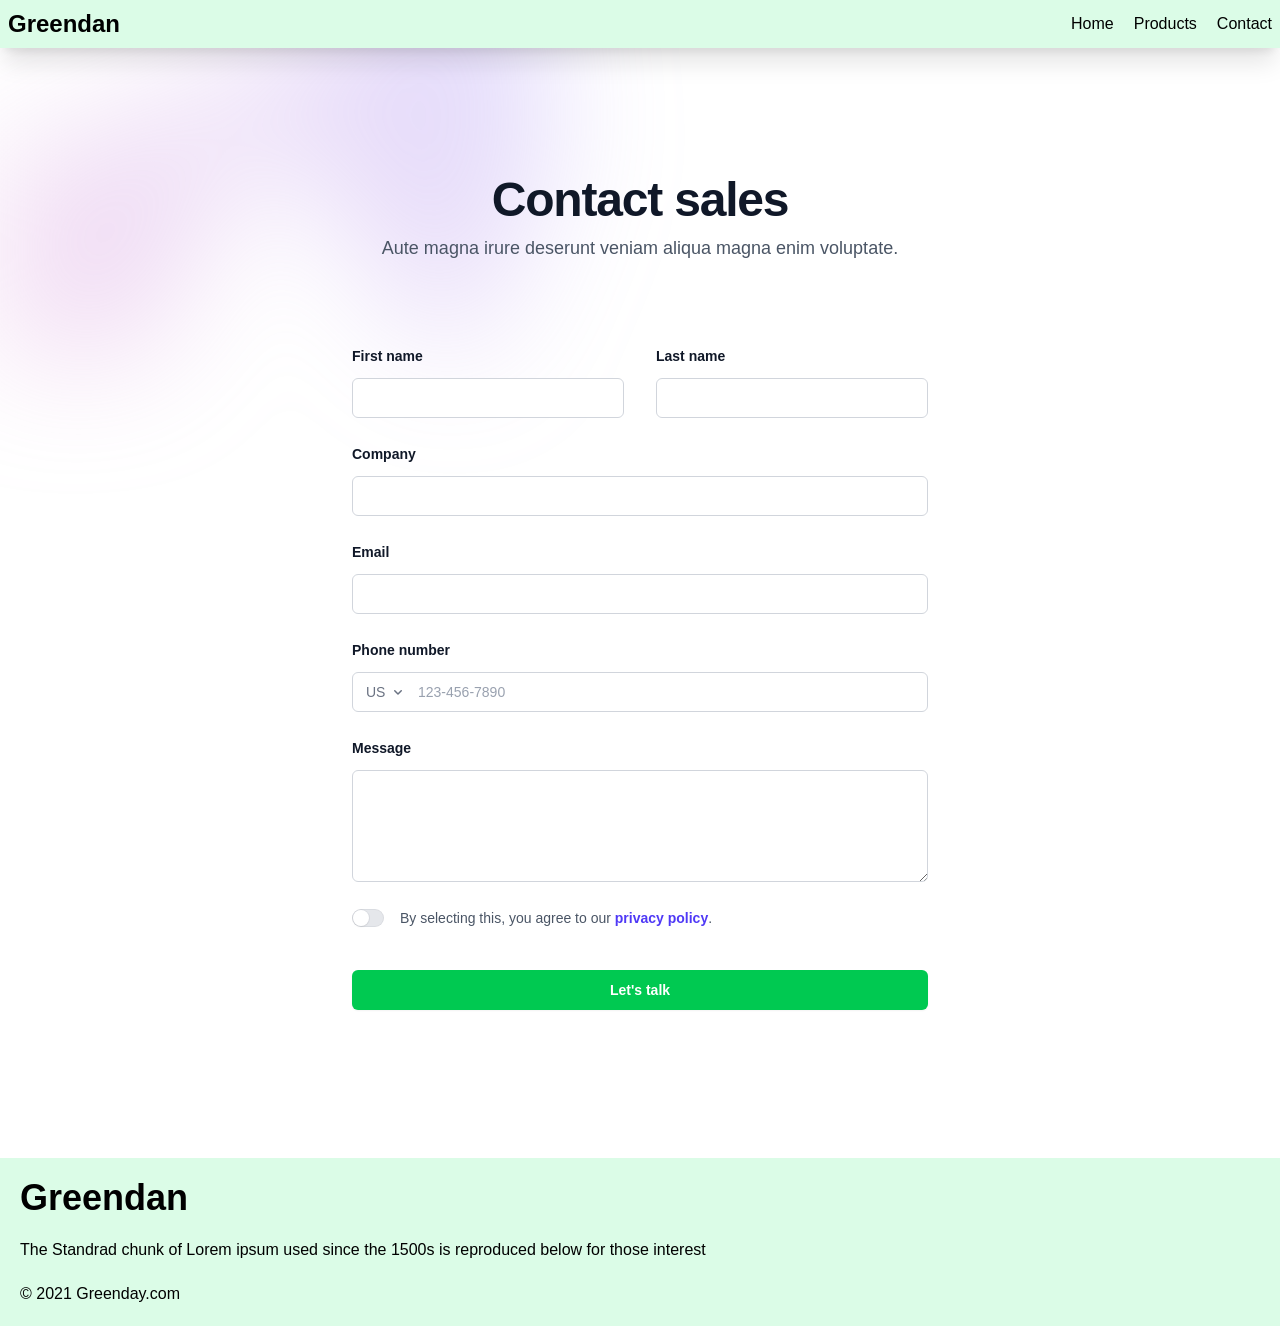
==== contact.html @ 5c46eca9 "updated greendan project" ====
<!DOCTYPE html>
<html lang="en">

<head>
    <meta charset="UTF-8">
    <meta name="viewport" content="width=device-width, initial-scale=1.0">
    <title>Greendan</title>
    <!-- link tailwindcss -->
    <link rel="stylesheet" href="./src/output.css">
</head>

<body>
    <!-- Navbar -->
    <section class="bg-green-100 flex justify-between p-2 shadow-xl sticky top-0 z-10">
        <h1 class="text-2xl font-bold">Greendan</h1>
        <svg xmlns="http://www.w3.org/2000/svg" fill="none" viewBox="0 0 24 24" stroke-width="1.5" stroke="currentColor"
            class="size-6 md:hidden">
            <path stroke-linecap="round" stroke-linejoin="round" d="M3.75 6.75h16.5M3.75 12h16.5m-16.5 5.25h16.5" />
        </svg>

        <ul class=" items-center gap-5 hidden md:flex">
            <li>
                <a href="C:\Users\harin\Documents\fullstack\tailwind css\index.html" class="hover:underline">Home</a>
            </li>
            <li>
                <a href="C:\Users\harin\Documents\fullstack\tailwind css\product.html"
                    class="hover:underline">Products</a>
            </li>
            <li>
                <a href="C:\Users\harin\Documents\fullstack\tailwind css\contact.html"
                    class="hover:underline">Contact</a>
            </li>
        </ul>

    </section>
    <div class="isolate bg-white px-6 py-24 sm:py-32 lg:px-8">
        <div aria-hidden="true"
            class="absolute inset-x-0 -top-40 -z-10 transform-gpu overflow-hidden blur-3xl sm:-top-80">
            <div style="clip-path: polygon(74.1% 44.1%, 100% 61.6%, 97.5% 26.9%, 85.5% 0.1%, 80.7% 2%, 72.5% 32.5%, 60.2% 62.4%, 52.4% 68.1%, 47.5% 58.3%, 45.2% 34.5%, 27.5% 76.7%, 0.1% 64.9%, 17.9% 100%, 27.6% 76.8%, 76.1% 97.7%, 74.1% 44.1%)"
                class="relative left-1/2 -z-10 aspect-1155/678 w-144.5 max-w-none -translate-x-1/2 rotate-30 bg-linear-to-tr from-[#ff80b5] to-[#9089fc] opacity-30 sm:left-[calc(50%-40rem)] sm:w-288.75">
            </div>
        </div>
        <div class="mx-auto max-w-2xl text-center">
            <h2 class="text-4xl font-semibold tracking-tight text-balance text-gray-900 sm:text-5xl">Contact sales</h2>
            <p class="mt-2 text-lg/8 text-gray-600">Aute magna irure deserunt veniam aliqua magna enim voluptate.</p>
        </div>
        <form action="#" method="POST" class="mx-auto mt-16 max-w-xl sm:mt-20">
            <div class="grid grid-cols-1 gap-x-8 gap-y-6 sm:grid-cols-2">
                <div>
                    <label for="first-name" class="block text-sm/6 font-semibold text-gray-900">First name</label>
                    <div class="mt-2.5">
                        <input id="first-name" type="text" name="first-name" autocomplete="given-name"
                            class="block w-full rounded-md bg-white px-3.5 py-2 text-base text-gray-900 outline-1 -outline-offset-1 outline-gray-300 placeholder:text-gray-400 focus:outline-2 focus:-outline-offset-2 focus:outline-indigo-600" />
                    </div>
                </div>
                <div>
                    <label for="last-name" class="block text-sm/6 font-semibold text-gray-900">Last name</label>
                    <div class="mt-2.5">
                        <input id="last-name" type="text" name="last-name" autocomplete="family-name"
                            class="block w-full rounded-md bg-white px-3.5 py-2 text-base text-gray-900 outline-1 -outline-offset-1 outline-gray-300 placeholder:text-gray-400 focus:outline-2 focus:-outline-offset-2 focus:outline-indigo-600" />
                    </div>
                </div>
                <div class="sm:col-span-2">
                    <label for="company" class="block text-sm/6 font-semibold text-gray-900">Company</label>
                    <div class="mt-2.5">
                        <input id="company" type="text" name="company" autocomplete="organization"
                            class="block w-full rounded-md bg-white px-3.5 py-2 text-base text-gray-900 outline-1 -outline-offset-1 outline-gray-300 placeholder:text-gray-400 focus:outline-2 focus:-outline-offset-2 focus:outline-indigo-600" />
                    </div>
                </div>
                <div class="sm:col-span-2">
                    <label for="email" class="block text-sm/6 font-semibold text-gray-900">Email</label>
                    <div class="mt-2.5">
                        <input id="email" type="email" name="email" autocomplete="email"
                            class="block w-full rounded-md bg-white px-3.5 py-2 text-base text-gray-900 outline-1 -outline-offset-1 outline-gray-300 placeholder:text-gray-400 focus:outline-2 focus:-outline-offset-2 focus:outline-indigo-600" />
                    </div>
                </div>
                <div class="sm:col-span-2">
                    <label for="phone-number" class="block text-sm/6 font-semibold text-gray-900">Phone number</label>
                    <div class="mt-2.5">
                        <div
                            class="flex rounded-md bg-white outline-1 -outline-offset-1 outline-gray-300 has-[input:focus-within]:outline-2 has-[input:focus-within]:-outline-offset-2 has-[input:focus-within]:outline-indigo-600">
                            <div class="grid shrink-0 grid-cols-1 focus-within:relative">
                                <select id="country" name="country" autocomplete="country" aria-label="Country"
                                    class="col-start-1 row-start-1 w-full appearance-none rounded-md py-2 pr-7 pl-3.5 text-base text-gray-500 placeholder:text-gray-400 focus:outline-2 focus:-outline-offset-2 focus:outline-indigo-600 sm:text-sm/6">
                                    <option>US</option>
                                    <option>CA</option>
                                    <option>EU</option>
                                </select>
                                <svg viewBox="0 0 16 16" fill="currentColor" data-slot="icon" aria-hidden="true"
                                    class="pointer-events-none col-start-1 row-start-1 mr-2 size-5 self-center justify-self-end text-gray-500 sm:size-4">
                                    <path
                                        d="M4.22 6.22a.75.75 0 0 1 1.06 0L8 8.94l2.72-2.72a.75.75 0 1 1 1.06 1.06l-3.25 3.25a.75.75 0 0 1-1.06 0L4.22 7.28a.75.75 0 0 1 0-1.06Z"
                                        clip-rule="evenodd" fill-rule="evenodd" />
                                </svg>
                            </div>
                            <input id="phone-number" type="text" name="phone-number" placeholder="123-456-7890"
                                class="block min-w-0 grow py-1.5 pr-3 pl-1 text-base text-gray-900 placeholder:text-gray-400 focus:outline-none sm:text-sm/6" />
                        </div>
                    </div>
                </div>
                <div class="sm:col-span-2">
                    <label for="message" class="block text-sm/6 font-semibold text-gray-900">Message</label>
                    <div class="mt-2.5">
                        <textarea id="message" name="message" rows="4"
                            class="block w-full rounded-md bg-white px-3.5 py-2 text-base text-gray-900 outline-1 -outline-offset-1 outline-gray-300 placeholder:text-gray-400 focus:outline-2 focus:-outline-offset-2 focus:outline-indigo-600"></textarea>
                    </div>
                </div>
                <div class="flex gap-x-4 sm:col-span-2">
                    <div class="flex h-6 items-center">
                        <div
                            class="group relative inline-flex w-8 shrink-0 rounded-full bg-gray-200 p-px inset-ring inset-ring-gray-900/5 outline-offset-2 outline-indigo-600 transition-colors duration-200 ease-in-out has-checked:bg-indigo-600 has-focus-visible:outline-2">
                            <span
                                class="size-4 rounded-full bg-white shadow-xs ring-1 ring-gray-900/5 transition-transform duration-200 ease-in-out group-has-checked:translate-x-3.5"></span>
                            <input id="agree-to-policies" type="checkbox" name="agree-to-policies"
                                aria-label="Agree to policies"
                                class="absolute inset-0 size-full appearance-none focus:outline-hidden" />
                        </div>
                    </div>
                    <label for="agree-to-policies" class="text-sm/6 text-gray-600">
                        By selecting this, you agree to our
                        <a href="#" class="font-semibold whitespace-nowrap text-indigo-600">privacy policy</a>.
                    </label>
                </div>
            </div>
            <div class="mt-10">
                <button type="submit"
                    class="block w-full rounded-md bg-green-500 px-3.5 py-2.5 text-center text-sm font-semibold text-white shadow-xs hover:bg-green-300 focus-visible:outline-2 focus-visible:outline-offset-2 focus-visible:outline-indigo-600">Let's
                    talk</button>
            </div>
        </form>
    </div>

    <!-- Footer -->
    <section class="bg-green-100 mt-5 p-5 flex flex-col gap-5">
        <h1 class="text-4xl font-bold">Greendan</h1>
        <p>The Standrad chunk of Lorem ipsum used since the 1500s is reproduced below for those interest</p>
        <p>&copy; 2021 Greenday.com</p>
    </section>
</body>

</html>
---- src/output.css ----
/*! tailwindcss v4.3.3 | MIT License | https://tailwindcss.com */
@layer properties;
@layer theme, base, components, utilities;
@layer theme {
  :root, :host {
    --font-sans: -apple-system, BlinkMacSystemFont, "Segoe UI", Roboto, "Helvetica Neue",
      "Noto Sans", Arial, sans-serif, "Apple Color Emoji", "Segoe UI Emoji",
      "Segoe UI Symbol", "Noto Color Emoji";
    --font-mono: ui-monospace, SFMono-Regular, Menlo, Monaco, Consolas, "Liberation Mono",
      "Courier New", monospace;
    --color-red-300: oklch(80.8% 0.114 19.571);
    --color-red-400: oklch(70.4% 0.191 22.216);
    --color-yellow-200: oklch(94.5% 0.129 101.54);
    --color-yellow-300: oklch(90.5% 0.182 98.111);
    --color-green-100: oklch(96.2% 0.044 156.743);
    --color-green-200: oklch(92.5% 0.084 155.995);
    --color-green-300: oklch(87.1% 0.15 154.449);
    --color-green-500: oklch(72.3% 0.219 149.579);
    --color-green-950: oklch(26.6% 0.065 152.934);
    --color-indigo-400: oklch(67.3% 0.182 276.935);
    --color-indigo-500: oklch(58.5% 0.233 277.117);
    --color-indigo-600: oklch(51.1% 0.262 276.966);
    --color-indigo-700: oklch(45.7% 0.24 277.023);
    --color-purple-500: oklch(62.7% 0.265 303.9);
    --color-gray-100: oklch(96.7% 0.003 264.542);
    --color-gray-200: oklch(92.8% 0.006 264.531);
    --color-gray-300: oklch(87.2% 0.01 258.338);
    --color-gray-400: oklch(70.7% 0.022 261.325);
    --color-gray-500: oklch(55.1% 0.027 264.364);
    --color-gray-600: oklch(44.6% 0.03 256.802);
    --color-gray-700: oklch(37.3% 0.034 259.733);
    --color-gray-800: oklch(27.8% 0.033 256.848);
    --color-gray-900: oklch(21% 0.034 264.665);
    --color-black: #000;
    --color-white: #fff;
    --spacing: 0.25rem;
    --container-xl: 36rem;
    --container-2xl: 42rem;
    --container-3xl: 48rem;
    --container-4xl: 56rem;
    --container-5xl: 64rem;
    --text-sm: 0.875rem;
    --text-sm--line-height: calc(1.25 / 0.875);
    --text-base: 1rem;
    --text-base--line-height: calc(1.5 / 1);
    --text-lg: 1.125rem;
    --text-lg--line-height: calc(1.75 / 1.125);
    --text-xl: 1.25rem;
    --text-xl--line-height: calc(1.75 / 1.25);
    --text-2xl: 1.5rem;
    --text-2xl--line-height: calc(2 / 1.5);
    --text-3xl: 1.875rem;
    --text-3xl--line-height: calc(2.25 / 1.875);
    --text-4xl: 2.25rem;
    --text-4xl--line-height: calc(2.5 / 2.25);
    --text-5xl: 3rem;
    --text-5xl--line-height: 1;
    --font-weight-medium: 500;
    --font-weight-semibold: 600;
    --font-weight-bold: 700;
    --tracking-tight: -0.025em;
    --leading-tight: 1.25;
    --radius-md: 0.375rem;
    --radius-3xl: 1.5rem;
    --ease-in-out: cubic-bezier(0.4, 0, 0.2, 1);
    --blur-3xl: 64px;
    --default-transition-duration: 150ms;
    --default-transition-timing-function: cubic-bezier(0.4, 0, 0.2, 1);
    --default-font-family: var(--font-sans);
    --default-mono-font-family: var(--font-mono);
  }
}
@layer base {
  *, ::after, ::before, ::backdrop, ::file-selector-button {
    box-sizing: border-box;
    margin: 0;
    padding: 0;
    border: 0 solid;
  }
  html, :host {
    line-height: 1.5;
    -webkit-text-size-adjust: 100%;
    tab-size: 4;
    font-family: var(--default-font-family, -apple-system, BlinkMacSystemFont, "Segoe UI", Roboto, "Helvetica Neue", "Noto Sans", Arial, sans-serif, "Apple Color Emoji", "Segoe UI Emoji", "Segoe UI Symbol", "Noto Color Emoji");
    font-feature-settings: var(--default-font-feature-settings, normal);
    font-variation-settings: var(--default-font-variation-settings, normal);
    -webkit-tap-highlight-color: transparent;
  }
  hr {
    height: 0;
    color: inherit;
    border-top-width: 1px;
  }
  abbr:where([title]) {
    -webkit-text-decoration: underline dotted;
    text-decoration: underline dotted;
  }
  h1, h2, h3, h4, h5, h6 {
    font-size: inherit;
    font-weight: inherit;
  }
  a {
    color: inherit;
    -webkit-text-decoration: inherit;
    text-decoration: inherit;
  }
  b, strong {
    font-weight: bolder;
  }
  code, kbd, samp, pre {
    font-family: var(--default-mono-font-family, ui-monospace, SFMono-Regular, Menlo, Monaco, Consolas, "Liberation Mono", "Courier New", monospace);
    font-feature-settings: var(--default-mono-font-feature-settings, normal);
    font-variation-settings: var(--default-mono-font-variation-settings, normal);
    font-size: 1em;
  }
  small {
    font-size: 80%;
  }
  sub, sup {
    font-size: 75%;
    line-height: 0;
    position: relative;
    vertical-align: baseline;
  }
  sub {
    bottom: -0.25em;
  }
  sup {
    top: -0.5em;
  }
  table {
    text-indent: 0;
    border-color: inherit;
    border-collapse: collapse;
  }
  :-moz-focusring:where(:not(iframe)) {
    outline: auto;
  }
  progress {
    vertical-align: baseline;
  }
  summary {
    display: list-item;
  }
  ol, ul, menu {
    list-style: none;
  }
  img, svg, video, canvas, audio, iframe, embed, object {
    display: block;
    vertical-align: middle;
  }
  img, video {
    max-width: 100%;
    height: auto;
  }
  button, input, select, optgroup, textarea, ::file-selector-button {
    font: inherit;
    font-feature-settings: inherit;
    font-variation-settings: inherit;
    letter-spacing: inherit;
    color: inherit;
    border-radius: 0;
    background-color: transparent;
    opacity: 1;
  }
  :where(select:is([multiple], [size])) optgroup {
    font-weight: bolder;
  }
  :where(select:is([multiple], [size])) optgroup option {
    padding-inline-start: 20px;
  }
  ::file-selector-button {
    margin-inline-end: 4px;
  }
  ::placeholder {
    opacity: 1;
  }
  @supports (not (-webkit-appearance: -apple-pay-button))  or (contain-intrinsic-size: 1px) {
    ::placeholder {
      color: currentcolor;
      @supports (color: color-mix(in lab, red, red)) {
        color: color-mix(in oklab, currentcolor 50%, transparent);
      }
    }
  }
  textarea {
    resize: vertical;
  }
  ::-webkit-search-decoration {
    -webkit-appearance: none;
  }
  ::-webkit-date-and-time-value {
    min-height: 1lh;
    text-align: inherit;
  }
  ::-webkit-datetime-edit {
    display: inline-flex;
  }
  ::-webkit-datetime-edit-fields-wrapper {
    padding: 0;
  }
  ::-webkit-datetime-edit, ::-webkit-datetime-edit-year-field, ::-webkit-datetime-edit-month-field, ::-webkit-datetime-edit-day-field, ::-webkit-datetime-edit-hour-field, ::-webkit-datetime-edit-minute-field, ::-webkit-datetime-edit-second-field, ::-webkit-datetime-edit-millisecond-field, ::-webkit-datetime-edit-meridiem-field {
    padding-block: 0;
  }
  ::-webkit-calendar-picker-indicator {
    line-height: 1;
  }
  :-moz-ui-invalid {
    box-shadow: none;
  }
  button, input:where([type="button"], [type="reset"], [type="submit"]), ::file-selector-button {
    appearance: button;
  }
  ::-webkit-inner-spin-button, ::-webkit-outer-spin-button {
    height: auto;
  }
  [hidden]:where(:not([hidden="until-found"])) {
    display: none !important;
  }
}
@layer utilities {
  .pointer-events-none {
    pointer-events: none;
  }
  .absolute {
    position: absolute;
  }
  .relative {
    position: relative;
  }
  .sticky {
    position: sticky;
  }
  .inset-0 {
    inset: 0px;
  }
  .inset-x-0 {
    inset-inline: 0px;
  }
  .-top-40 {
    top: calc(var(--spacing) * -40);
  }
  .top-0 {
    top: 0px;
  }
  .left-1 {
    left: var(--spacing);
  }
  .left-1\/2 {
    left: calc(1 / 2 * 100%);
  }
  .isolate {
    isolation: isolate;
  }
  .-z-10 {
    z-index: calc(10 * -1);
  }
  .z-10 {
    z-index: 10;
  }
  .col-start-1 {
    grid-column-start: 1;
  }
  .row-start-1 {
    grid-row-start: 1;
  }
  .container {
    width: 100%;
    @media (width >= 40rem) {
      max-width: 40rem;
    }
    @media (width >= 48rem) {
      max-width: 48rem;
    }
    @media (width >= 64rem) {
      max-width: 64rem;
    }
    @media (width >= 80rem) {
      max-width: 80rem;
    }
    @media (width >= 96rem) {
      max-width: 96rem;
    }
  }
  .m-3 {
    margin: calc(var(--spacing) * 3);
  }
  .m-4 {
    margin: calc(var(--spacing) * 4);
  }
  .m-5 {
    margin: calc(var(--spacing) * 5);
  }
  .m-6 {
    margin: calc(var(--spacing) * 6);
  }
  .mx-auto {
    margin-inline: auto;
  }
  .mt-2 {
    margin-top: calc(var(--spacing) * 2);
  }
  .mt-2\.5 {
    margin-top: calc(var(--spacing) * 2.5);
  }
  .mt-3 {
    margin-top: calc(var(--spacing) * 3);
  }
  .mt-5 {
    margin-top: calc(var(--spacing) * 5);
  }
  .mt-10 {
    margin-top: calc(var(--spacing) * 10);
  }
  .mt-16 {
    margin-top: calc(var(--spacing) * 16);
  }
  .mr-2 {
    margin-right: calc(var(--spacing) * 2);
  }
  .mb-2 {
    margin-bottom: calc(var(--spacing) * 2);
  }
  .mb-4 {
    margin-bottom: calc(var(--spacing) * 4);
  }
  .block {
    display: block;
  }
  .flex {
    display: flex;
  }
  .grid {
    display: grid;
  }
  .hidden {
    display: none;
  }
  .inline {
    display: inline;
  }
  .inline-flex {
    display: inline-flex;
  }
  .table {
    display: table;
  }
  .aspect-1155\/678 {
    aspect-ratio: 1155/678;
  }
  .size-4 {
    width: calc(var(--spacing) * 4);
    height: calc(var(--spacing) * 4);
  }
  .size-5 {
    width: calc(var(--spacing) * 5);
    height: calc(var(--spacing) * 5);
  }
  .size-6 {
    width: calc(var(--spacing) * 6);
    height: calc(var(--spacing) * 6);
  }
  .size-7 {
    width: calc(var(--spacing) * 7);
    height: calc(var(--spacing) * 7);
  }
  .size-8 {
    width: calc(var(--spacing) * 8);
    height: calc(var(--spacing) * 8);
  }
  .size-10 {
    width: calc(var(--spacing) * 10);
    height: calc(var(--spacing) * 10);
  }
  .size-15 {
    width: calc(var(--spacing) * 15);
    height: calc(var(--spacing) * 15);
  }
  .size-20 {
    width: calc(var(--spacing) * 20);
    height: calc(var(--spacing) * 20);
  }
  .size-full {
    width: 100%;
    height: 100%;
  }
  .h-3 {
    height: calc(var(--spacing) * 3);
  }
  .h-6 {
    height: calc(var(--spacing) * 6);
  }
  .h-8 {
    height: calc(var(--spacing) * 8);
  }
  .h-64 {
    height: calc(var(--spacing) * 64);
  }
  .min-h-0 {
    min-height: 0px;
  }
  .min-h-screen {
    min-height: 100vh;
  }
  .w-2xl {
    width: var(--container-2xl);
  }
  .w-3xl {
    width: var(--container-3xl);
  }
  .w-4xl {
    width: var(--container-4xl);
  }
  .w-5xl {
    width: var(--container-5xl);
  }
  .w-8 {
    width: calc(var(--spacing) * 8);
  }
  .w-70 {
    width: calc(var(--spacing) * 70);
  }
  .w-144 {
    width: calc(var(--spacing) * 144);
  }
  .w-144\.5 {
    width: calc(var(--spacing) * 144.5);
  }
  .w-full {
    width: 100%;
  }
  .max-w-2xl {
    max-width: var(--container-2xl);
  }
  .max-w-none {
    max-width: none;
  }
  .max-w-xl {
    max-width: var(--container-xl);
  }
  .min-w-0 {
    min-width: 0px;
  }
  .flex-shrink {
    flex-shrink: 1;
  }
  .shrink-0 {
    flex-shrink: 0;
  }
  .flex-grow {
    flex-grow: 1;
  }
  .grow {
    flex-grow: 1;
  }
  .border-collapse {
    border-collapse: collapse;
  }
  .-translate-x-1 {
    --tw-translate-x: calc(var(--spacing) * -1);
    translate: var(--tw-translate-x) var(--tw-translate-y);
  }
  .-translate-x-1\/2 {
    --tw-translate-x: calc(calc(1 / 2 * 100%) * -1);
    translate: var(--tw-translate-x) var(--tw-translate-y);
  }
  .rotate-30 {
    rotate: 30deg;
  }
  .-skew-y-6 {
    --tw-skew-y: skewY(calc(6deg * -1));
    transform: var(--tw-rotate-x,) var(--tw-rotate-y,) var(--tw-rotate-z,) var(--tw-skew-x,) var(--tw-skew-y,);
  }
  .transform {
    transform: var(--tw-rotate-x,) var(--tw-rotate-y,) var(--tw-rotate-z,) var(--tw-skew-x,) var(--tw-skew-y,);
  }
  .transform-gpu {
    transform: translateZ(0) var(--tw-rotate-x,) var(--tw-rotate-y,) var(--tw-rotate-z,) var(--tw-skew-x,) var(--tw-skew-y,);
  }
  .resize {
    resize: both;
  }
  .appearance-none {
    appearance: none;
  }
  .grid-cols-1 {
    grid-template-columns: repeat(1, minmax(0, 1fr));
  }
  .grid-cols-2 {
    grid-template-columns: repeat(2, minmax(0, 1fr));
  }
  .flex-col {
    flex-direction: column;
  }
  .items-center {
    align-items: center;
  }
  .justify-between {
    justify-content: space-between;
  }
  .justify-center {
    justify-content: center;
  }
  .gap-3 {
    gap: calc(var(--spacing) * 3);
  }
  .gap-5 {
    gap: calc(var(--spacing) * 5);
  }
  .gap-x-4 {
    column-gap: calc(var(--spacing) * 4);
  }
  .gap-x-8 {
    column-gap: calc(var(--spacing) * 8);
  }
  .gap-y-6 {
    row-gap: calc(var(--spacing) * 6);
  }
  .self-center {
    align-self: center;
  }
  .justify-self-end {
    justify-self: flex-end;
  }
  .overflow-hidden {
    overflow: hidden;
  }
  .rounded {
    border-radius: 0.25rem;
  }
  .rounded-full {
    border-radius: calc(infinity * 1px);
  }
  .rounded-md {
    border-radius: var(--radius-md);
  }
  .border {
    border-style: var(--tw-border-style);
    border-width: 1px;
  }
  .border-b {
    border-bottom-style: var(--tw-border-style);
    border-bottom-width: 1px;
  }
  .border-black {
    border-color: var(--color-black);
  }
  .bg-black {
    background-color: var(--color-black);
  }
  .bg-gray-200 {
    background-color: var(--color-gray-200);
  }
  .bg-gray-800 {
    background-color: var(--color-gray-800);
  }
  .bg-green-100 {
    background-color: var(--color-green-100);
  }
  .bg-green-200 {
    background-color: var(--color-green-200);
  }
  .bg-green-500 {
    background-color: var(--color-green-500);
  }
  .bg-green-950 {
    background-color: var(--color-green-950);
  }
  .bg-indigo-400 {
    background-color: var(--color-indigo-400);
  }
  .bg-indigo-600 {
    background-color: var(--color-indigo-600);
  }
  .bg-white {
    background-color: var(--color-white);
  }
  .bg-linear-to-tr {
    --tw-gradient-position: to top right;
    @supports (background-image: linear-gradient(in lab, red, red)) {
      --tw-gradient-position: to top right in oklab;
    }
    background-image: linear-gradient(var(--tw-gradient-stops));
  }
  .bg-gradient-to-r {
    --tw-gradient-position: to right in oklab;
    background-image: linear-gradient(var(--tw-gradient-stops));
  }
  .from-\[\#ff80b5\] {
    --tw-gradient-from: #ff80b5;
    --tw-gradient-stops: var(--tw-gradient-via-stops, var(--tw-gradient-position), var(--tw-gradient-from) var(--tw-gradient-from-position), var(--tw-gradient-to) var(--tw-gradient-to-position));
  }
  .from-indigo-700 {
    --tw-gradient-from: var(--color-indigo-700);
    --tw-gradient-stops: var(--tw-gradient-via-stops, var(--tw-gradient-position), var(--tw-gradient-from) var(--tw-gradient-from-position), var(--tw-gradient-to) var(--tw-gradient-to-position));
  }
  .to-\[\#9089fc\] {
    --tw-gradient-to: #9089fc;
    --tw-gradient-stops: var(--tw-gradient-via-stops, var(--tw-gradient-position), var(--tw-gradient-from) var(--tw-gradient-from-position), var(--tw-gradient-to) var(--tw-gradient-to-position));
  }
  .to-purple-500 {
    --tw-gradient-to: var(--color-purple-500);
    --tw-gradient-stops: var(--tw-gradient-via-stops, var(--tw-gradient-position), var(--tw-gradient-from) var(--tw-gradient-from-position), var(--tw-gradient-to) var(--tw-gradient-to-position));
  }
  .p-1 {
    padding: var(--spacing);
  }
  .p-2 {
    padding: calc(var(--spacing) * 2);
  }
  .p-3 {
    padding: calc(var(--spacing) * 3);
  }
  .p-4 {
    padding: calc(var(--spacing) * 4);
  }
  .p-5 {
    padding: calc(var(--spacing) * 5);
  }
  .p-6 {
    padding: calc(var(--spacing) * 6);
  }
  .p-8 {
    padding: calc(var(--spacing) * 8);
  }
  .p-10 {
    padding: calc(var(--spacing) * 10);
  }
  .p-px {
    padding: 1px;
  }
  .px-3 {
    padding-inline: calc(var(--spacing) * 3);
  }
  .px-3\.5 {
    padding-inline: calc(var(--spacing) * 3.5);
  }
  .px-4 {
    padding-inline: calc(var(--spacing) * 4);
  }
  .px-6 {
    padding-inline: calc(var(--spacing) * 6);
  }
  .py-1 {
    padding-block: var(--spacing);
  }
  .py-1\.5 {
    padding-block: calc(var(--spacing) * 1.5);
  }
  .py-2 {
    padding-block: calc(var(--spacing) * 2);
  }
  .py-2\.5 {
    padding-block: calc(var(--spacing) * 2.5);
  }
  .py-3 {
    padding-block: calc(var(--spacing) * 3);
  }
  .py-6 {
    padding-block: calc(var(--spacing) * 6);
  }
  .py-10 {
    padding-block: calc(var(--spacing) * 10);
  }
  .py-24 {
    padding-block: calc(var(--spacing) * 24);
  }
  .pr-3 {
    padding-right: calc(var(--spacing) * 3);
  }
  .pr-7 {
    padding-right: calc(var(--spacing) * 7);
  }
  .pb-6 {
    padding-bottom: calc(var(--spacing) * 6);
  }
  .pl-1 {
    padding-left: var(--spacing);
  }
  .pl-3 {
    padding-left: calc(var(--spacing) * 3);
  }
  .pl-3\.5 {
    padding-left: calc(var(--spacing) * 3.5);
  }
  .text-center {
    text-align: center;
  }
  .align-middle {
    vertical-align: middle;
  }
  .text-2xl {
    font-size: var(--text-2xl);
    line-height: var(--tw-leading, var(--text-2xl--line-height));
  }
  .text-3xl {
    font-size: var(--text-3xl);
    line-height: var(--tw-leading, var(--text-3xl--line-height));
  }
  .text-4xl {
    font-size: var(--text-4xl);
    line-height: var(--tw-leading, var(--text-4xl--line-height));
  }
  .text-5xl {
    font-size: var(--text-5xl);
    line-height: var(--tw-leading, var(--text-5xl--line-height));
  }
  .text-base {
    font-size: var(--text-base);
    line-height: var(--tw-leading, var(--text-base--line-height));
  }
  .text-lg {
    font-size: var(--text-lg);
    line-height: var(--tw-leading, var(--text-lg--line-height));
  }
  .text-lg\/8 {
    font-size: var(--text-lg);
    line-height: calc(var(--spacing) * 8);
  }
  .text-sm {
    font-size: var(--text-sm);
    line-height: var(--tw-leading, var(--text-sm--line-height));
  }
  .text-sm\/6 {
    font-size: var(--text-sm);
    line-height: calc(var(--spacing) * 6);
  }
  .text-xl {
    font-size: var(--text-xl);
    line-height: var(--tw-leading, var(--text-xl--line-height));
  }
  .leading-tight {
    --tw-leading: var(--leading-tight);
    line-height: var(--leading-tight);
  }
  .font-bold {
    --tw-font-weight: var(--font-weight-bold);
    font-weight: var(--font-weight-bold);
  }
  .font-medium {
    --tw-font-weight: var(--font-weight-medium);
    font-weight: var(--font-weight-medium);
  }
  .font-semibold {
    --tw-font-weight: var(--font-weight-semibold);
    font-weight: var(--font-weight-semibold);
  }
  .tracking-tight {
    --tw-tracking: var(--tracking-tight);
    letter-spacing: var(--tracking-tight);
  }
  .text-balance {
    text-wrap: balance;
  }
  .text-wrap {
    text-wrap: wrap;
  }
  .whitespace-nowrap {
    white-space: nowrap;
  }
  .text-gray-100 {
    color: var(--color-gray-100);
  }
  .text-gray-300 {
    color: var(--color-gray-300);
  }
  .text-gray-500 {
    color: var(--color-gray-500);
  }
  .text-gray-600 {
    color: var(--color-gray-600);
  }
  .text-gray-700 {
    color: var(--color-gray-700);
  }
  .text-gray-900 {
    color: var(--color-gray-900);
  }
  .text-indigo-600 {
    color: var(--color-indigo-600);
  }
  .text-white {
    color: var(--color-white);
  }
  .text-yellow-200 {
    color: var(--color-yellow-200);
  }
  .text-yellow-300 {
    color: var(--color-yellow-300);
  }
  .underline {
    text-decoration-line: underline;
  }
  .opacity-30 {
    opacity: 30%;
  }
  .shadow {
    --tw-shadow: 0 1px 3px 0 var(--tw-shadow-color, rgb(0 0 0 / 0.1)), 0 1px 2px -1px var(--tw-shadow-color, rgb(0 0 0 / 0.1));
    box-shadow: var(--tw-inset-shadow), var(--tw-inset-ring-shadow), var(--tw-ring-offset-shadow), var(--tw-ring-shadow), var(--tw-shadow);
  }
  .shadow-lg {
    --tw-shadow: 0 10px 15px -3px var(--tw-shadow-color, rgb(0 0 0 / 0.1)), 0 4px 6px -4px var(--tw-shadow-color, rgb(0 0 0 / 0.1));
    box-shadow: var(--tw-inset-shadow), var(--tw-inset-ring-shadow), var(--tw-ring-offset-shadow), var(--tw-ring-shadow), var(--tw-shadow);
  }
  .shadow-xl {
    --tw-shadow: 0 20px 25px -5px var(--tw-shadow-color, rgb(0 0 0 / 0.1)), 0 8px 10px -6px var(--tw-shadow-color, rgb(0 0 0 / 0.1));
    box-shadow: var(--tw-inset-shadow), var(--tw-inset-ring-shadow), var(--tw-ring-offset-shadow), var(--tw-ring-shadow), var(--tw-shadow);
  }
  .shadow-xs {
    --tw-shadow: 0 1px 2px 0 var(--tw-shadow-color, rgb(0 0 0 / 0.05));
    box-shadow: var(--tw-inset-shadow), var(--tw-inset-ring-shadow), var(--tw-ring-offset-shadow), var(--tw-ring-shadow), var(--tw-shadow);
  }
  .ring-1 {
    --tw-ring-shadow: var(--tw-ring-inset,) 0 0 0 calc(1px + var(--tw-ring-offset-width)) var(--tw-ring-color, currentcolor);
    box-shadow: var(--tw-inset-shadow), var(--tw-inset-ring-shadow), var(--tw-ring-offset-shadow), var(--tw-ring-shadow), var(--tw-shadow);
  }
  .inset-ring {
    --tw-inset-ring-shadow: inset 0 0 0 1px var(--tw-inset-ring-color, currentcolor);
    box-shadow: var(--tw-inset-shadow), var(--tw-inset-ring-shadow), var(--tw-ring-offset-shadow), var(--tw-ring-shadow), var(--tw-shadow);
  }
  .ring-gray-900 {
    --tw-ring-color: var(--color-gray-900);
  }
  .ring-gray-900\/5 {
    --tw-ring-color: color-mix(in srgb, oklch(21% 0.034 264.665) 5%, transparent);
    @supports (color: color-mix(in lab, red, red)) {
      --tw-ring-color: color-mix(in oklab, var(--color-gray-900) 5%, transparent);
    }
  }
  .inset-ring-gray-900 {
    --tw-inset-ring-color: var(--color-gray-900);
  }
  .inset-ring-gray-900\/5 {
    --tw-inset-ring-color: color-mix(in srgb, oklch(21% 0.034 264.665) 5%, transparent);
    @supports (color: color-mix(in lab, red, red)) {
      --tw-inset-ring-color: color-mix(in oklab, var(--color-gray-900) 5%, transparent);
    }
  }
  .outline {
    outline-style: var(--tw-outline-style);
    outline-width: 1px;
  }
  .outline-1 {
    outline-style: var(--tw-outline-style);
    outline-width: 1px;
  }
  .-outline-offset-1 {
    outline-offset: calc(1px * -1);
  }
  .outline-offset-2 {
    outline-offset: 2px;
  }
  .outline-gray-300 {
    outline-color: var(--color-gray-300);
  }
  .outline-indigo-600 {
    outline-color: var(--color-indigo-600);
  }
  .blur-3xl {
    --tw-blur: blur(var(--blur-3xl));
    filter: var(--tw-blur,) var(--tw-brightness,) var(--tw-contrast,) var(--tw-grayscale,) var(--tw-hue-rotate,) var(--tw-invert,) var(--tw-saturate,) var(--tw-sepia,) var(--tw-drop-shadow,);
  }
  .filter {
    filter: var(--tw-blur,) var(--tw-brightness,) var(--tw-contrast,) var(--tw-grayscale,) var(--tw-hue-rotate,) var(--tw-invert,) var(--tw-saturate,) var(--tw-sepia,) var(--tw-drop-shadow,);
  }
  .transition-colors {
    transition-property: color, background-color, border-color, outline-color, text-decoration-color, fill, stroke, --tw-gradient-from, --tw-gradient-via, --tw-gradient-to;
    transition-timing-function: var(--tw-ease, var(--default-transition-timing-function));
    transition-duration: var(--tw-duration, var(--default-transition-duration));
  }
  .transition-transform {
    transition-property: transform, translate, scale, rotate;
    transition-timing-function: var(--tw-ease, var(--default-transition-timing-function));
    transition-duration: var(--tw-duration, var(--default-transition-duration));
  }
  .duration-200 {
    --tw-duration: 200ms;
    transition-duration: 200ms;
  }
  .ease-in-out {
    --tw-ease: var(--ease-in-out);
    transition-timing-function: var(--ease-in-out);
  }
  .group-has-checked\:translate-x-3\.5:is(:where(.group):has(:checked) *) {
    --tw-translate-x: calc(var(--spacing) * 3.5);
    translate: var(--tw-translate-x) var(--tw-translate-y);
  }
  .placeholder\:text-gray-400::placeholder {
    color: var(--color-gray-400);
  }
  .focus-within\:relative:focus-within {
    position: relative;
  }
  @media (hover: hover) {
    .hover\:-translate-y-2:hover {
      --tw-translate-y: calc(var(--spacing) * -2);
      translate: var(--tw-translate-x) var(--tw-translate-y);
    }
    .hover\:transform:hover {
      transform: var(--tw-rotate-x,) var(--tw-rotate-y,) var(--tw-rotate-z,) var(--tw-skew-x,) var(--tw-skew-y,);
    }
    .hover\:bg-green-300:hover {
      background-color: var(--color-green-300);
    }
    .hover\:bg-indigo-500:hover {
      background-color: var(--color-indigo-500);
    }
    .hover\:bg-indigo-700:hover {
      background-color: var(--color-indigo-700);
    }
    .hover\:text-black:hover {
      color: var(--color-black);
    }
    .hover\:underline:hover {
      text-decoration-line: underline;
    }
    .hover\:shadow-xl:hover {
      --tw-shadow: 0 20px 25px -5px var(--tw-shadow-color, rgb(0 0 0 / 0.1)), 0 8px 10px -6px var(--tw-shadow-color, rgb(0 0 0 / 0.1));
      box-shadow: var(--tw-inset-shadow), var(--tw-inset-ring-shadow), var(--tw-ring-offset-shadow), var(--tw-ring-shadow), var(--tw-shadow);
    }
  }
  .focus\:outline-hidden:focus {
    --tw-outline-style: none;
    outline-style: none;
    @media (forced-colors: active) {
      outline: 2px solid transparent;
      outline-offset: 2px;
    }
  }
  .focus\:outline-2:focus {
    outline-style: var(--tw-outline-style);
    outline-width: 2px;
  }
  .focus\:-outline-offset-2:focus {
    outline-offset: calc(2px * -1);
  }
  .focus\:outline-indigo-600:focus {
    outline-color: var(--color-indigo-600);
  }
  .focus\:outline-none:focus {
    --tw-outline-style: none;
    outline-style: none;
  }
  .focus-visible\:outline-2:focus-visible {
    outline-style: var(--tw-outline-style);
    outline-width: 2px;
  }
  .focus-visible\:outline-offset-2:focus-visible {
    outline-offset: 2px;
  }
  .focus-visible\:outline-indigo-600:focus-visible {
    outline-color: var(--color-indigo-600);
  }
  .has-checked\:bg-indigo-600:has(:checked) {
    background-color: var(--color-indigo-600);
  }
  .has-focus-visible\:outline-2:has(:focus-visible) {
    outline-style: var(--tw-outline-style);
    outline-width: 2px;
  }
  .has-\[input\:focus-within\]\:outline-2:has(:is(input:focus-within)) {
    outline-style: var(--tw-outline-style);
    outline-width: 2px;
  }
  .has-\[input\:focus-within\]\:-outline-offset-2:has(:is(input:focus-within)) {
    outline-offset: calc(2px * -1);
  }
  .has-\[input\:focus-within\]\:outline-indigo-600:has(:is(input:focus-within)) {
    outline-color: var(--color-indigo-600);
  }
  @media (width >= 40rem) {
    .sm\:-top-80 {
      top: calc(var(--spacing) * -80);
    }
    .sm\:left-\[calc\(50\%-40rem\)\] {
      left: calc(50% - 40rem);
    }
    .sm\:col-span-2 {
      grid-column: span 2 / span 2;
    }
    .sm\:mx-auto {
      margin-inline: auto;
    }
    .sm\:mt-20 {
      margin-top: calc(var(--spacing) * 20);
    }
    .sm\:size-4 {
      width: calc(var(--spacing) * 4);
      height: calc(var(--spacing) * 4);
    }
    .sm\:w-288\.75 {
      width: calc(var(--spacing) * 288.75);
    }
    .sm\:max-w-xl {
      max-width: var(--container-xl);
    }
    .sm\:-rotate-6 {
      rotate: calc(6deg * -1);
    }
    .sm\:skew-y-0 {
      --tw-skew-y: skewY(0deg);
      transform: var(--tw-rotate-x,) var(--tw-rotate-y,) var(--tw-rotate-z,) var(--tw-skew-x,) var(--tw-skew-y,);
    }
    .sm\:grid-cols-2 {
      grid-template-columns: repeat(2, minmax(0, 1fr));
    }
    .sm\:rounded-3xl {
      border-radius: var(--radius-3xl);
    }
    .sm\:p-20 {
      padding: calc(var(--spacing) * 20);
    }
    .sm\:py-12 {
      padding-block: calc(var(--spacing) * 12);
    }
    .sm\:py-32 {
      padding-block: calc(var(--spacing) * 32);
    }
    .sm\:text-5xl {
      font-size: var(--text-5xl);
      line-height: var(--tw-leading, var(--text-5xl--line-height));
    }
    .sm\:text-sm\/6 {
      font-size: var(--text-sm);
      line-height: calc(var(--spacing) * 6);
    }
  }
  @media (width >= 48rem) {
    .md\:block {
      display: block;
    }
    .md\:flex {
      display: flex;
    }
    .md\:hidden {
      display: none;
    }
    .md\:grid-cols-4 {
      grid-template-columns: repeat(4, minmax(0, 1fr));
    }
    .md\:p-10 {
      padding: calc(var(--spacing) * 10);
    }
    .md\:text-5xl {
      font-size: var(--text-5xl);
      line-height: var(--tw-leading, var(--text-5xl--line-height));
    }
  }
  @media (width >= 64rem) {
    .lg\:px-8 {
      padding-inline: calc(var(--spacing) * 8);
    }
  }
}
@property --tw-translate-x {
  syntax: "*";
  inherits: false;
  initial-value: 0;
}
@property --tw-translate-y {
  syntax: "*";
  inherits: false;
  initial-value: 0;
}
@property --tw-translate-z {
  syntax: "*";
  inherits: false;
  initial-value: 0;
}
@property --tw-rotate-x {
  syntax: "*";
  inherits: false;
}
@property --tw-rotate-y {
  syntax: "*";
  inherits: false;
}
@property --tw-rotate-z {
  syntax: "*";
  inherits: false;
}
@property --tw-skew-x {
  syntax: "*";
  inherits: false;
}
@property --tw-skew-y {
  syntax: "*";
  inherits: false;
}
@property --tw-border-style {
  syntax: "*";
  inherits: false;
  initial-value: solid;
}
@property --tw-gradient-position {
  syntax: "*";
  inherits: false;
}
@property --tw-gradient-from {
  syntax: "<color>";
  inherits: false;
  initial-value: #0000;
}
@property --tw-gradient-via {
  syntax: "<color>";
  inherits: false;
  initial-value: #0000;
}
@property --tw-gradient-to {
  syntax: "<color>";
  inherits: false;
  initial-value: #0000;
}
@property --tw-gradient-stops {
  syntax: "*";
  inherits: false;
}
@property --tw-gradient-via-stops {
  syntax: "*";
  inherits: false;
}
@property --tw-gradient-from-position {
  syntax: "<length-percentage>";
  inherits: false;
  initial-value: 0%;
}
@property --tw-gradient-via-position {
  syntax: "<length-percentage>";
  inherits: false;
  initial-value: 50%;
}
@property --tw-gradient-to-position {
  syntax: "<length-percentage>";
  inherits: false;
  initial-value: 100%;
}
@property --tw-leading {
  syntax: "*";
  inherits: false;
}
@property --tw-font-weight {
  syntax: "*";
  inherits: false;
}
@property --tw-tracking {
  syntax: "*";
  inherits: false;
}
@property --tw-shadow {
  syntax: "*";
  inherits: false;
  initial-value: 0 0 #0000;
}
@property --tw-shadow-color {
  syntax: "*";
  inherits: false;
}
@property --tw-shadow-alpha {
  syntax: "<percentage>";
  inherits: false;
  initial-value: 100%;
}
@property --tw-inset-shadow {
  syntax: "*";
  inherits: false;
  initial-value: 0 0 #0000;
}
@property --tw-inset-shadow-color {
  syntax: "*";
  inherits: false;
}
@property --tw-inset-shadow-alpha {
  syntax: "<percentage>";
  inherits: false;
  initial-value: 100%;
}
@property --tw-ring-color {
  syntax: "*";
  inherits: false;
}
@property --tw-ring-shadow {
  syntax: "*";
  inherits: false;
  initial-value: 0 0 #0000;
}
@property --tw-inset-ring-color {
  syntax: "*";
  inherits: false;
}
@property --tw-inset-ring-shadow {
  syntax: "*";
  inherits: false;
  initial-value: 0 0 #0000;
}
@property --tw-ring-inset {
  syntax: "*";
  inherits: false;
}
@property --tw-ring-offset-width {
  syntax: "<length>";
  inherits: false;
  initial-value: 0px;
}
@property --tw-ring-offset-color {
  syntax: "*";
  inherits: false;
  initial-value: #fff;
}
@property --tw-ring-offset-shadow {
  syntax: "*";
  inherits: false;
  initial-value: 0 0 #0000;
}
@property --tw-outline-style {
  syntax: "*";
  inherits: false;
  initial-value: solid;
}
@property --tw-blur {
  syntax: "*";
  inherits: false;
}
@property --tw-brightness {
  syntax: "*";
  inherits: false;
}
@property --tw-contrast {
  syntax: "*";
  inherits: false;
}
@property --tw-grayscale {
  syntax: "*";
  inherits: false;
}
@property --tw-hue-rotate {
  syntax: "*";
  inherits: false;
}
@property --tw-invert {
  syntax: "*";
  inherits: false;
}
@property --tw-opacity {
  syntax: "*";
  inherits: false;
}
@property --tw-saturate {
  syntax: "*";
  inherits: false;
}
@property --tw-sepia {
  syntax: "*";
  inherits: false;
}
@property --tw-drop-shadow {
  syntax: "*";
  inherits: false;
}
@property --tw-drop-shadow-color {
  syntax: "*";
  inherits: false;
}
@property --tw-drop-shadow-alpha {
  syntax: "<percentage>";
  inherits: false;
  initial-value: 100%;
}
@property --tw-drop-shadow-size {
  syntax: "*";
  inherits: false;
}
@property --tw-duration {
  syntax: "*";
  inherits: false;
}
@property --tw-ease {
  syntax: "*";
  inherits: false;
}
@layer properties {
  @supports ((-webkit-hyphens: none) and (not (margin-trim: inline))) or ((-moz-orient: inline) and (not (color:rgb(from red r g b)))) {
    *, ::before, ::after, ::backdrop {
      --tw-translate-x: 0;
      --tw-translate-y: 0;
      --tw-translate-z: 0;
      --tw-rotate-x: initial;
      --tw-rotate-y: initial;
      --tw-rotate-z: initial;
      --tw-skew-x: initial;
      --tw-skew-y: initial;
      --tw-border-style: solid;
      --tw-gradient-position: initial;
      --tw-gradient-from: #0000;
      --tw-gradient-via: #0000;
      --tw-gradient-to: #0000;
      --tw-gradient-stops: initial;
      --tw-gradient-via-stops: initial;
      --tw-gradient-from-position: 0%;
      --tw-gradient-via-position: 50%;
      --tw-gradient-to-position: 100%;
      --tw-leading: initial;
      --tw-font-weight: initial;
      --tw-tracking: initial;
      --tw-shadow: 0 0 #0000;
      --tw-shadow-color: initial;
      --tw-shadow-alpha: 100%;
      --tw-inset-shadow: 0 0 #0000;
      --tw-inset-shadow-color: initial;
      --tw-inset-shadow-alpha: 100%;
      --tw-ring-color: initial;
      --tw-ring-shadow: 0 0 #0000;
      --tw-inset-ring-color: initial;
      --tw-inset-ring-shadow: 0 0 #0000;
      --tw-ring-inset: initial;
      --tw-ring-offset-width: 0px;
      --tw-ring-offset-color: #fff;
      --tw-ring-offset-shadow: 0 0 #0000;
      --tw-outline-style: solid;
      --tw-blur: initial;
      --tw-brightness: initial;
      --tw-contrast: initial;
      --tw-grayscale: initial;
      --tw-hue-rotate: initial;
      --tw-invert: initial;
      --tw-opacity: initial;
      --tw-saturate: initial;
      --tw-sepia: initial;
      --tw-drop-shadow: initial;
      --tw-drop-shadow-color: initial;
      --tw-drop-shadow-alpha: 100%;
      --tw-drop-shadow-size: initial;
      --tw-duration: initial;
      --tw-ease: initial;
    }
  }
}
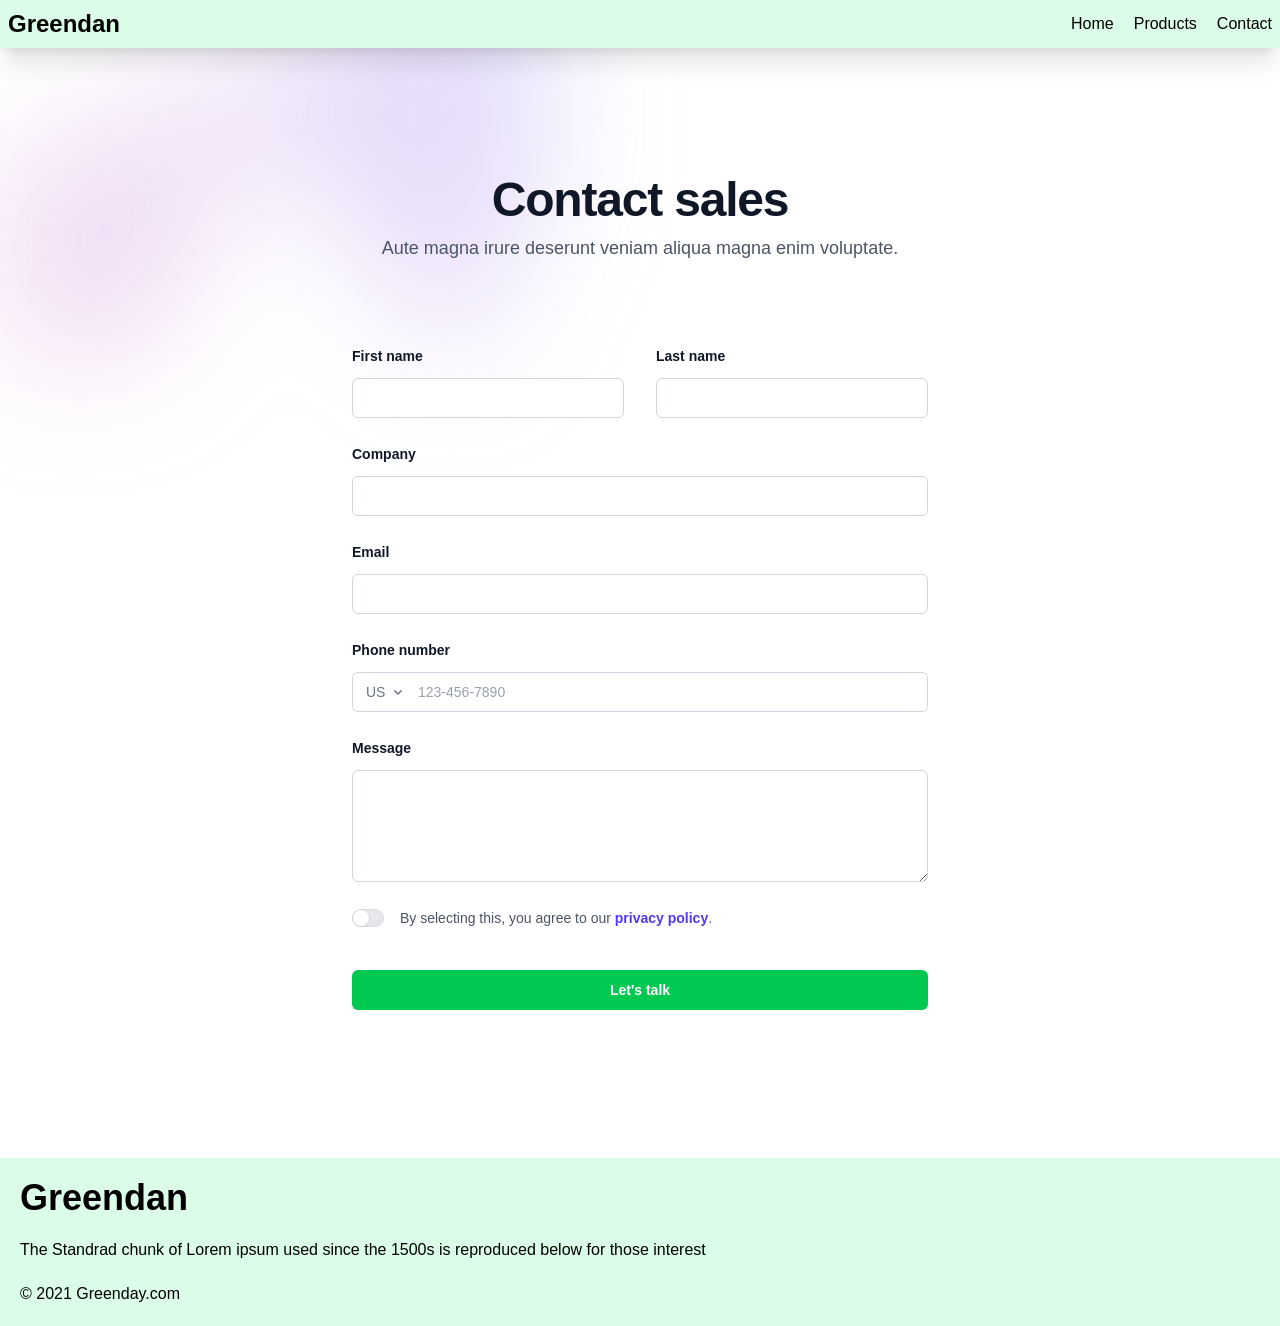
==== commit 6ac26607: "Update contact.html" ====
--- a/contact.html
+++ b/contact.html
@@ -20,14 +20,14 @@
 
         <ul class=" items-center gap-5 hidden md:flex">
             <li>
-                <a href="C:\Users\harin\Documents\fullstack\tailwind css\index.html" class="hover:underline">Home</a>
+                <a href=".\index.html" class="hover:underline">Home</a>
             </li>
             <li>
-                <a href="C:\Users\harin\Documents\fullstack\tailwind css\product.html"
+                <a href=".\product.html"
                     class="hover:underline">Products</a>
             </li>
             <li>
-                <a href="C:\Users\harin\Documents\fullstack\tailwind css\contact.html"
+                <a href=".\contact.html"
                     class="hover:underline">Contact</a>
             </li>
         </ul>
@@ -138,4 +138,4 @@
     </section>
 </body>
 
-</html>+</html>
